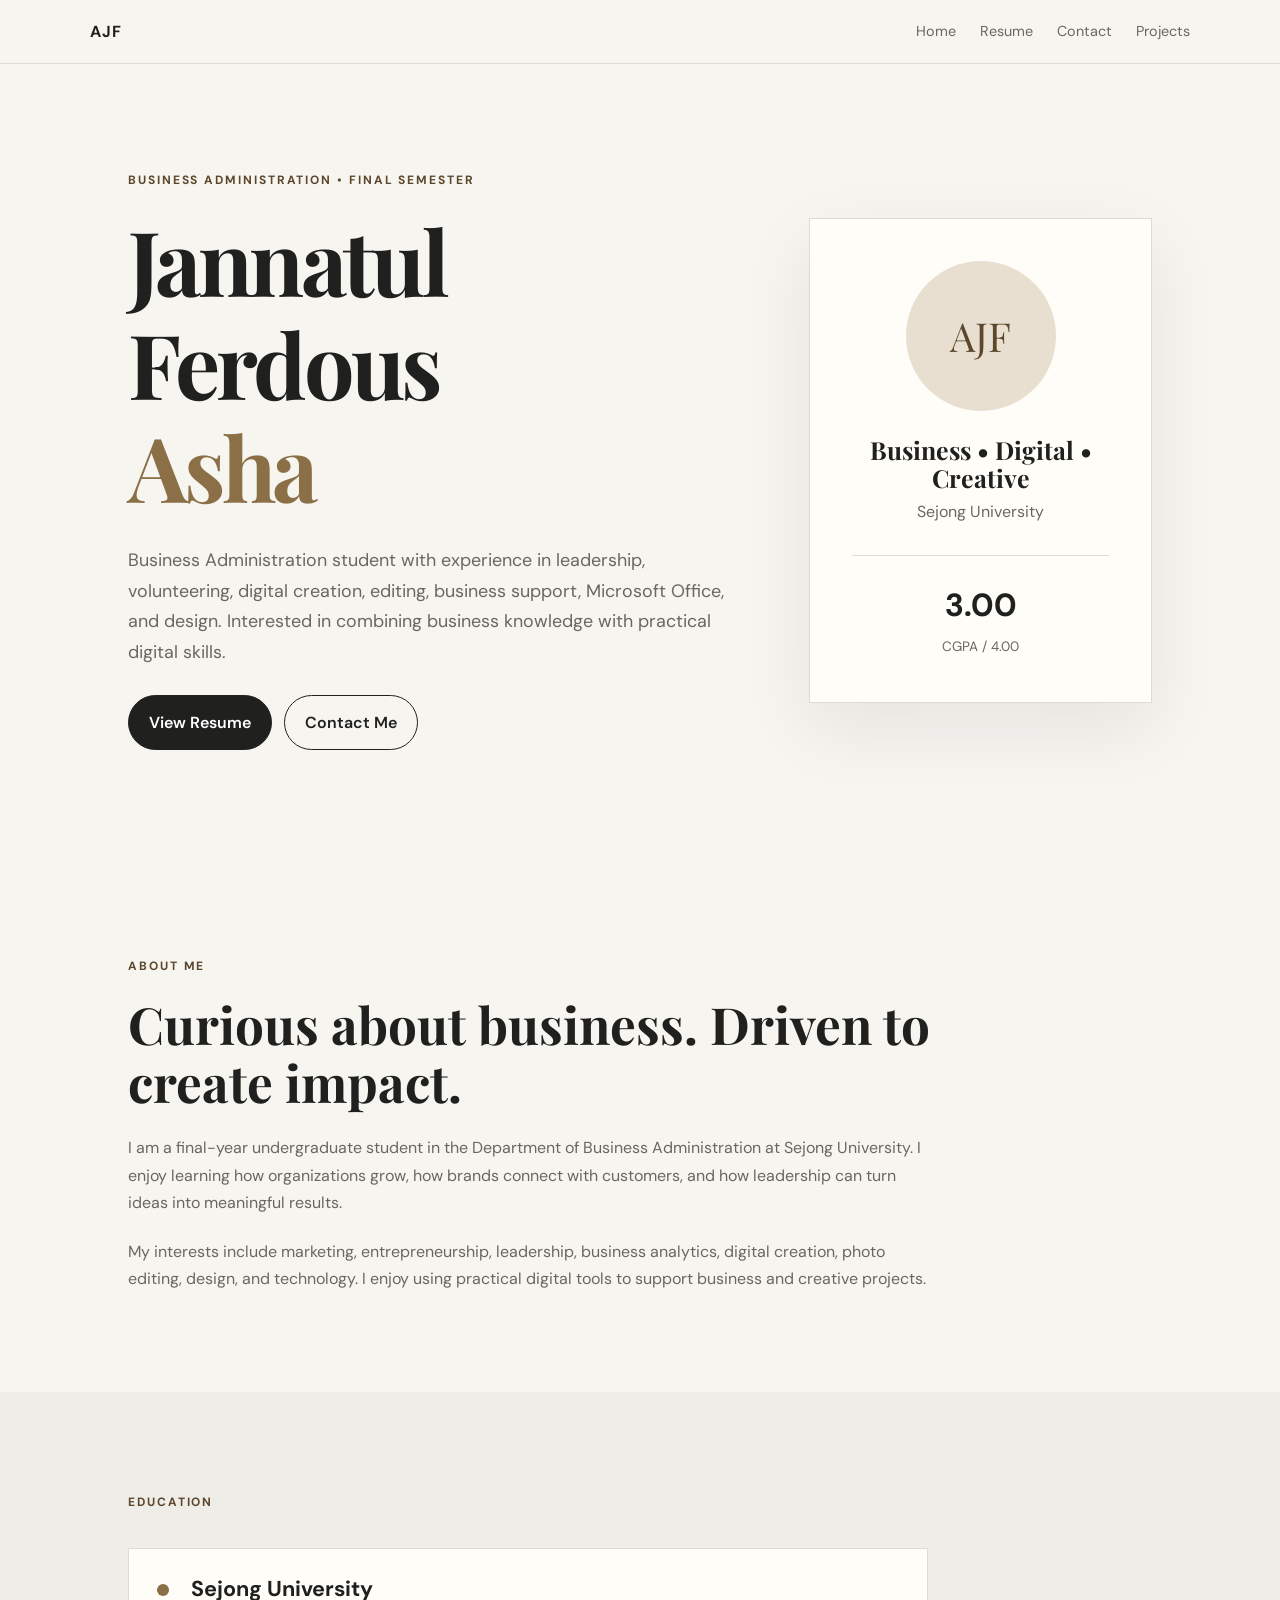
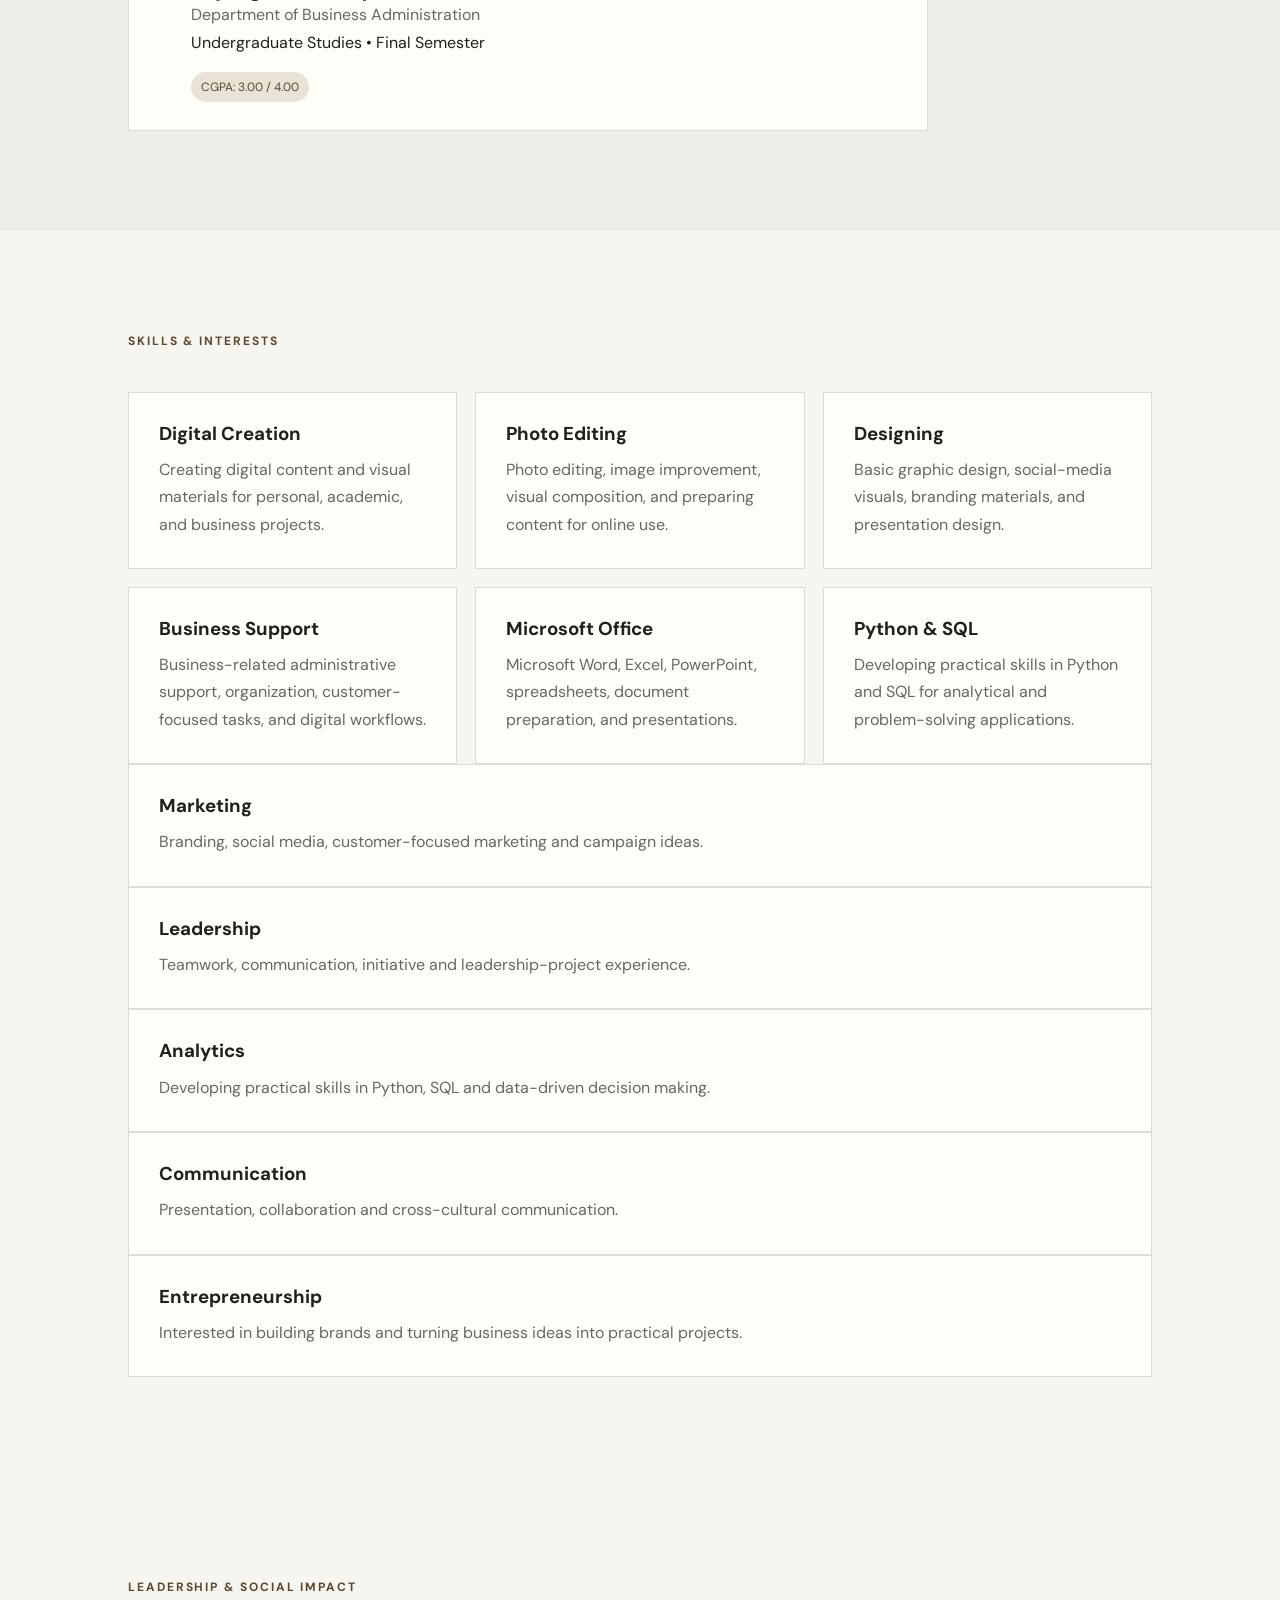
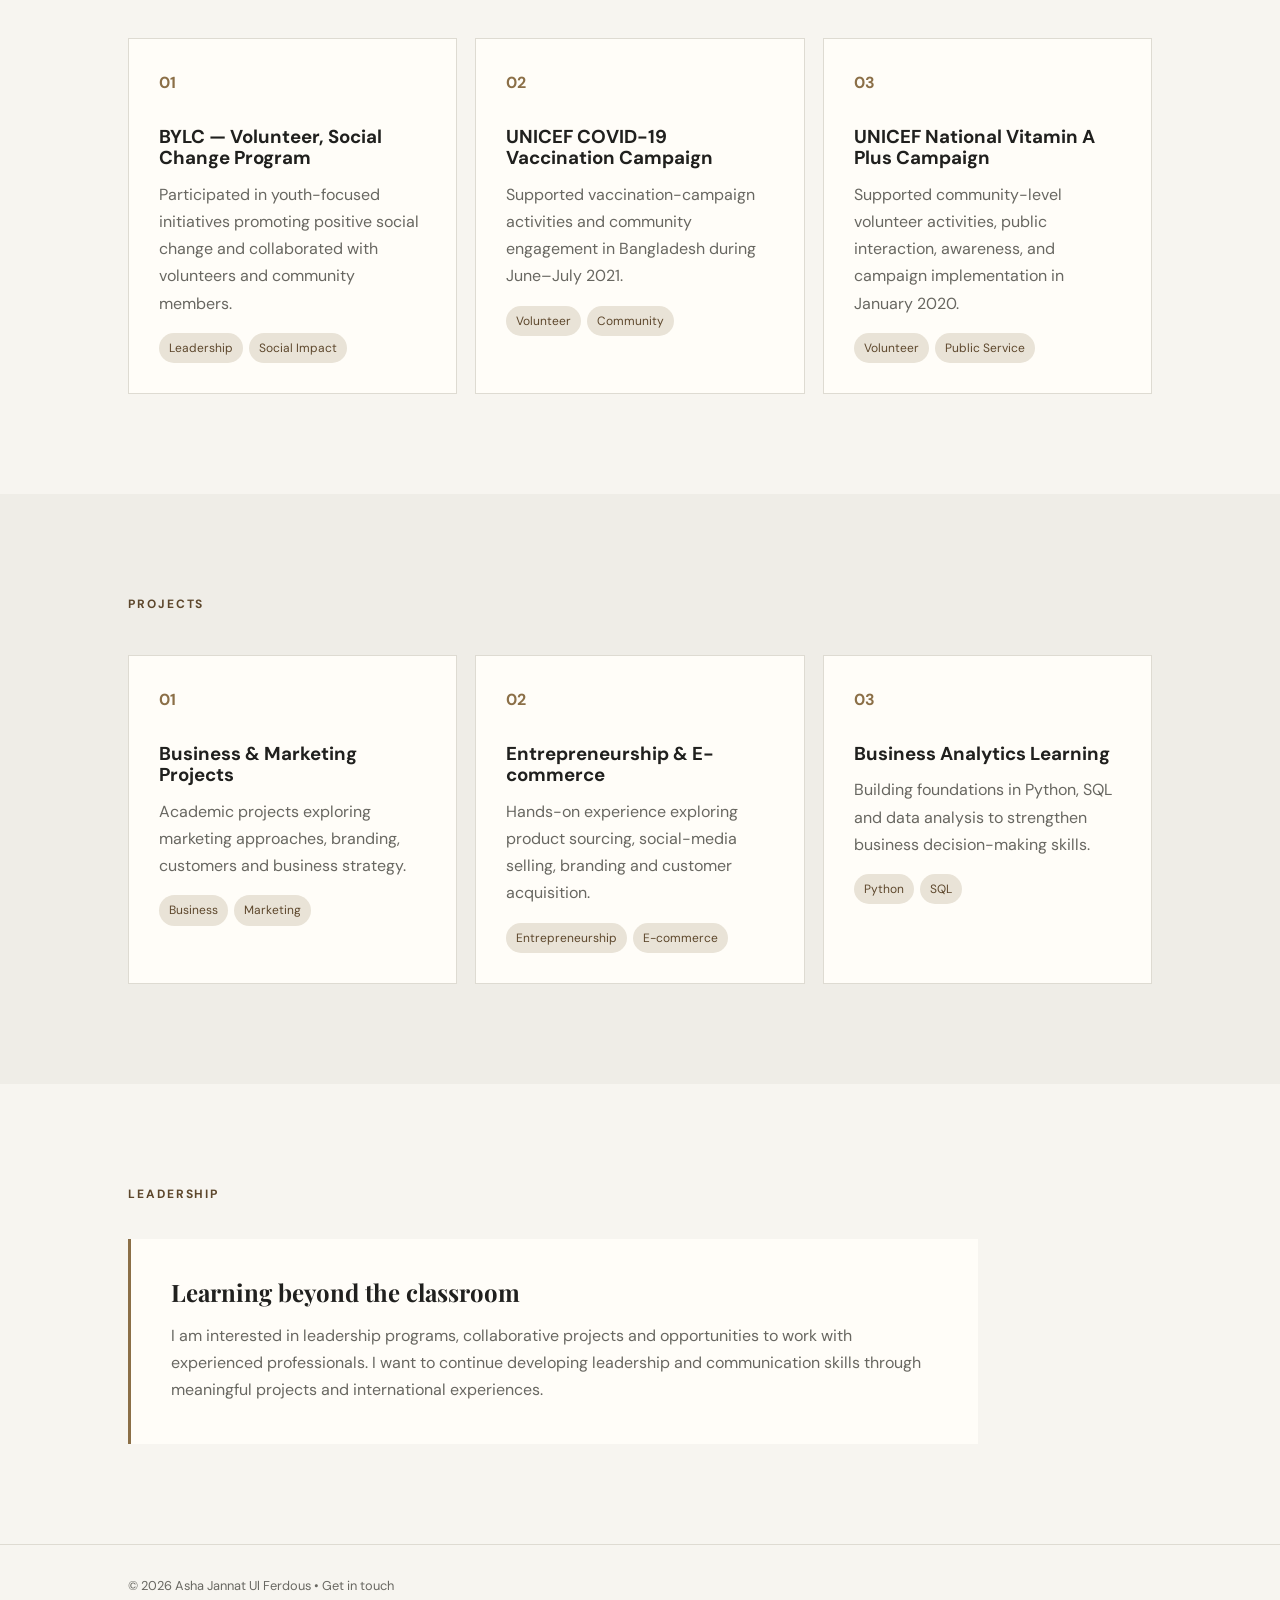
==== index.html @ f9ceea92 "Add files via upload" ====
<!DOCTYPE html>
<html lang="en">
<head>
  <meta charset="UTF-8">
  <meta name="viewport" content="width=device-width, initial-scale=1.0">
  <title>Jannatul Ferdous Asha | Business Administration & Digital Skills</title>
  <meta name="description" content="Portfolio of Jannatul Ferdous Asha, final-year Business Administration student at Sejong University.">
  <link rel="stylesheet" href="style.css">
</head>
<body>
<header class="nav">
  <a class="logo" href="index.html">AJF</a>
  <nav>
    <a href="index.html">Home</a>
    <a href="resume.html">Resume</a>
    <a href="contact.html">Contact</a>
    <a href="#projects">Projects</a>
  </nav>
</header>

<main>
<section class="hero">
  <div class="hero-text">
    <p class="eyebrow">BUSINESS ADMINISTRATION • FINAL SEMESTER</p>
    <h1>Jannatul Ferdous<br><span>Asha</span></h1>
    <p class="intro">Business Administration student with experience in leadership, volunteering, digital creation, editing, business support, Microsoft Office, and design. Interested in combining business knowledge with practical digital skills.</p>
    <div class="buttons">
      <a class="btn primary" href="resume.html">View Resume</a>
      <a class="btn secondary" href="contact.html">Contact Me</a>
    </div>
  </div>
  <div class="hero-card">
    <div class="avatar">AJF</div>
    <h2>Business • Digital • Creative</h2>
    <p>Sejong University</p>
    <div class="stat"><strong>3.00</strong><span>CGPA / 4.00</span></div>
  </div>
</section>

<section id="about" class="section">
  <p class="eyebrow">ABOUT ME</p>
  <h2>Curious about business. Driven to create impact.</h2>
  <p class="wide">I am a final-year undergraduate student in the Department of Business Administration at Sejong University. I enjoy learning how organizations grow, how brands connect with customers, and how leadership can turn ideas into meaningful results.</p>
  <p class="wide">My interests include marketing, entrepreneurship, leadership, business analytics, digital creation, photo editing, design, and technology. I enjoy using practical digital tools to support business and creative projects.</p>
</section>

<section class="section alt">
  <p class="eyebrow">EDUCATION</p>
  <div class="timeline-item">
    <div class="dot"></div>
    <div><h3>Sejong University</h3><p class="muted">Department of Business Administration</p><p>Undergraduate Studies • Final Semester</p><span class="tag">CGPA: 3.00 / 4.00</span></div>
  </div>
</section>

<section id="skills" class="section">
  <p class="eyebrow">SKILLS & INTERESTS</p>
  <div class="grid">
    <div class="skill-card"><h3>Digital Creation</h3><p>Creating digital content and visual materials for personal, academic, and business projects.</p></div>
    <div class="skill-card"><h3>Photo Editing</h3><p>Photo editing, image improvement, visual composition, and preparing content for online use.</p></div>
    <div class="skill-card"><h3>Designing</h3><p>Basic graphic design, social-media visuals, branding materials, and presentation design.</p></div>
    <div class="skill-card"><h3>Business Support</h3><p>Business-related administrative support, organization, customer-focused tasks, and digital workflows.</p></div>
    <div class="skill-card"><h3>Microsoft Office</h3><p>Microsoft Word, Excel, PowerPoint, spreadsheets, document preparation, and presentations.</p></div>
    <div class="skill-card"><h3>Python & SQL</h3><p>Developing practical skills in Python and SQL for analytical and problem-solving applications.</p></div>
  </div>
    <div class="skill-card"><h3>Marketing</h3><p>Branding, social media, customer-focused marketing and campaign ideas.</p></div>
    <div class="skill-card"><h3>Leadership</h3><p>Teamwork, communication, initiative and leadership-project experience.</p></div>
    <div class="skill-card"><h3>Analytics</h3><p>Developing practical skills in Python, SQL and data-driven decision making.</p></div>
    <div class="skill-card"><h3>Communication</h3><p>Presentation, collaboration and cross-cultural communication.</p></div>
    <div class="skill-card"><h3>Entrepreneurship</h3><p>Interested in building brands and turning business ideas into practical projects.</p></div>
  </div>
</section>

<section class="section">
  <p class="eyebrow">LEADERSHIP & SOCIAL IMPACT</p>
  <div class="project-grid">
    <article class="project"><span class="number">01</span><h3>BYLC — Volunteer, Social Change Program</h3><p>Participated in youth-focused initiatives promoting positive social change and collaborated with volunteers and community members.</p><span class="tag">Leadership</span><span class="tag">Social Impact</span></article>
    <article class="project"><span class="number">02</span><h3>UNICEF COVID-19 Vaccination Campaign</h3><p>Supported vaccination-campaign activities and community engagement in Bangladesh during June–July 2021.</p><span class="tag">Volunteer</span><span class="tag">Community</span></article>
    <article class="project"><span class="number">03</span><h3>UNICEF National Vitamin A Plus Campaign</h3><p>Supported community-level volunteer activities, public interaction, awareness, and campaign implementation in January 2020.</p><span class="tag">Volunteer</span><span class="tag">Public Service</span></article>
  </div>
</section>

<section id="projects" class="section alt">
  <p class="eyebrow">PROJECTS</p>
  <div class="project-grid">
    <article class="project"><span class="number">01</span><h3>Business & Marketing Projects</h3><p>Academic projects exploring marketing approaches, branding, customers and business strategy.</p><span class="tag">Business</span><span class="tag">Marketing</span></article>
    <article class="project"><span class="number">02</span><h3>Entrepreneurship & E-commerce</h3><p>Hands-on experience exploring product sourcing, social-media selling, branding and customer acquisition.</p><span class="tag">Entrepreneurship</span><span class="tag">E-commerce</span></article>
    <article class="project"><span class="number">03</span><h3>Business Analytics Learning</h3><p>Building foundations in Python, SQL and data analysis to strengthen business decision-making skills.</p><span class="tag">Python</span><span class="tag">SQL</span></article>
  </div>
</section>

<section class="section">
  <p class="eyebrow">LEADERSHIP</p>
  <div class="leadership-box"><h2>Learning beyond the classroom</h2><p>I am interested in leadership programs, collaborative projects and opportunities to work with experienced professionals. I want to continue developing leadership and communication skills through meaningful projects and international experiences.</p></div>
</section>
</main>

<footer><p>© 2026 Asha Jannat Ul Ferdous • <a href="contact.html">Get in touch</a></p></footer>
</body>
</html>
---- style.css ----
@import url('https://fonts.googleapis.com/css2?family=DM+Sans:wght@400;500;600;700&family=Playfair+Display:wght@600;700&display=swap');
:root{--bg:#f7f5f0;--paper:#fffdf8;--ink:#20201e;--muted:#686761;--line:#dedbd2;--accent:#8b6f47;--accent-dark:#5d472c}
*{box-sizing:border-box;margin:0;padding:0}html{scroll-behavior:smooth}body{font-family:"DM Sans",sans-serif;color:var(--ink);background:var(--bg);line-height:1.7}a{color:inherit;text-decoration:none}
.nav{position:sticky;top:0;z-index:10;display:flex;justify-content:space-between;align-items:center;padding:18px 7%;background:rgba(247,245,240,.94);backdrop-filter:blur(12px);border-bottom:1px solid var(--line)}.logo{font-weight:700;letter-spacing:.08em}.nav nav{display:flex;gap:24px}.nav nav a{font-size:.9rem;color:var(--muted)}.nav nav a:hover{color:var(--ink)}
.hero{min-height:88vh;display:grid;grid-template-columns:1.4fr .8fr;gap:8%;align-items:center;padding:80px 10%;max-width:1400px;margin:auto}.hero-text{max-width:750px}.eyebrow{font-size:.75rem;letter-spacing:.16em;font-weight:700;color:var(--accent-dark);margin-bottom:18px}h1,h2,h3{line-height:1.15}h1{font-family:"Playfair Display",serif;font-size:clamp(3.4rem,7vw,6.7rem);letter-spacing:-.04em}h1 span{color:var(--accent)}.intro{max-width:650px;margin:28px 0;color:var(--muted);font-size:1.12rem}.buttons{display:flex;gap:12px;flex-wrap:wrap}.btn{display:inline-block;padding:13px 20px;border:1px solid var(--ink);border-radius:100px;font-weight:600;cursor:pointer}.btn.primary{background:var(--ink);color:white}.btn.secondary{background:transparent}
.hero-card{background:var(--paper);border:1px solid var(--line);padding:42px;text-align:center;box-shadow:0 25px 70px rgba(30,25,15,.08)}.avatar{width:150px;height:150px;margin:0 auto 25px;border-radius:50%;display:grid;place-items:center;background:#e8dfd0;color:var(--accent-dark);font-family:"Playfair Display",serif;font-size:2.5rem}.hero-card h2{font-family:"Playfair Display",serif;font-size:1.55rem}.hero-card p{color:var(--muted);margin-top:5px}.stat{margin-top:30px;padding-top:22px;border-top:1px solid var(--line)}.stat strong{display:block;font-size:2rem}.stat span{color:var(--muted);font-size:.85rem}
.section{padding:100px 10%;max-width:1400px;margin:auto}.alt{max-width:none;background:#efede7}.section>h2{font-family:"Playfair Display",serif;font-size:clamp(2rem,4vw,3.5rem);max-width:850px}.wide{max-width:800px;color:var(--muted);margin-top:22px}.timeline-item{max-width:800px;margin-top:35px;display:flex;gap:22px;padding:28px;background:var(--paper);border:1px solid var(--line)}.dot{width:12px;height:12px;flex:0 0 12px;border-radius:50%;background:var(--accent);margin-top:7px}.timeline-item h3{font-size:1.35rem}.muted,.project p,.skill-card p,.leadership-box p,.contact-hero>p{color:var(--muted)}
.grid,.project-grid{margin-top:40px;display:grid;grid-template-columns:repeat(3,1fr);gap:18px}.skill-card,.project{padding:30px;background:var(--paper);border:1px solid var(--line)}.skill-card h3,.project h3{margin-bottom:12px}.project .number{display:block;color:var(--accent);font-weight:700;margin-bottom:30px}.tag{display:inline-block;margin-top:16px;margin-right:6px;padding:5px 10px;border-radius:100px;background:#e9e3d7;font-size:.75rem;color:var(--accent-dark)}
.leadership-box{margin-top:35px;max-width:850px;padding:40px;border-left:3px solid var(--accent);background:var(--paper)}.leadership-box h2{font-family:"Playfair Display",serif;margin-bottom:15px}
.resume-page,.contact-page{max-width:1000px;margin:auto;padding:80px 7%}.resume-header{padding-bottom:45px;border-bottom:1px solid var(--line)}.resume-header h1,.contact-hero h1{font-size:clamp(3rem,6vw,5.5rem)}.resume-header p{color:var(--muted)}.resume-section{padding:38px 0;border-bottom:1px solid var(--line)}.resume-section h2{font-family:"Playfair Display",serif;font-size:1.8rem;margin-bottom:20px}.resume-row{display:flex;justify-content:space-between;gap:20px}.right{text-align:right;color:var(--muted)}.skill-list{display:flex;flex-wrap:wrap;gap:10px}.skill-list span{padding:8px 13px;background:#e9e3d7;border-radius:100px;font-size:.85rem}.resume-item{margin:20px 0}.resume-item p{color:var(--muted)}.resume-actions{display:flex;gap:12px;margin-top:35px}
.contact-page{max-width:1000px}.contact-hero{padding:60px 0 45px}.contact-hero h1{margin-bottom:20px}.contact-hero>p{max-width:700px;font-size:1.1rem}.contact-card{background:var(--paper);border:1px solid var(--line);padding:35px;margin-top:18px;display:grid;gap:25px}.label{display:block;font-size:.72rem;letter-spacing:.14em;font-weight:700;color:var(--accent-dark);margin-bottom:5px}.contact-email{font-size:1.2rem;font-weight:600}.links-card{display:block}.links-card h2{font-family:"Playfair Display",serif;margin-bottom:10px}.links-card p{color:var(--muted);margin-bottom:22px}.links-card .btn{margin-right:8px}
footer{padding:30px 10%;border-top:1px solid var(--line);color:var(--muted);font-size:.8rem}
@media(max-width:800px){.nav nav{display:none}.hero{grid-template-columns:1fr;padding-top:55px}.grid,.project-grid{grid-template-columns:1fr}.section{padding:75px 7%}h1{font-size:3.5rem}.resume-row{display:block}.right{text-align:left;margin-top:8px}}
@media print{.nav,.resume-actions,footer{display:none}.resume-page{padding:20px}.resume-section{break-inside:avoid}body{background:white}}
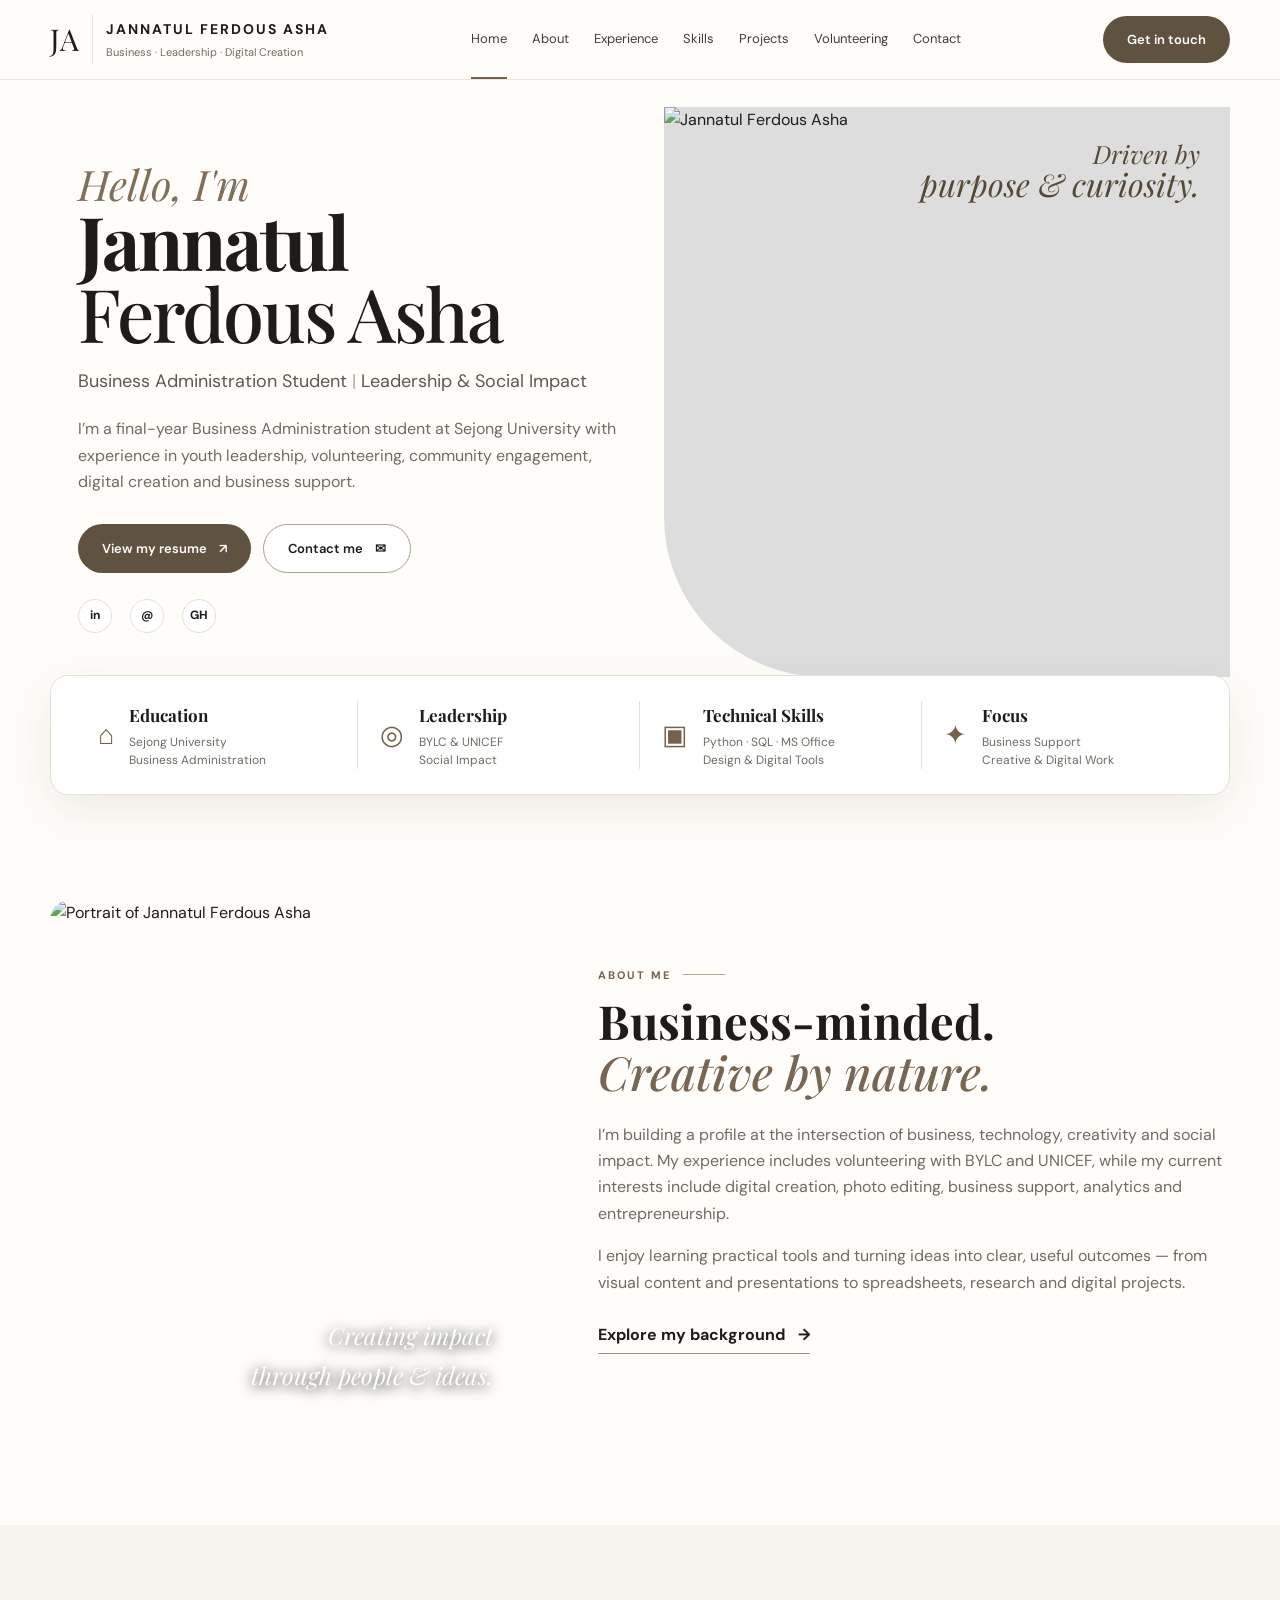
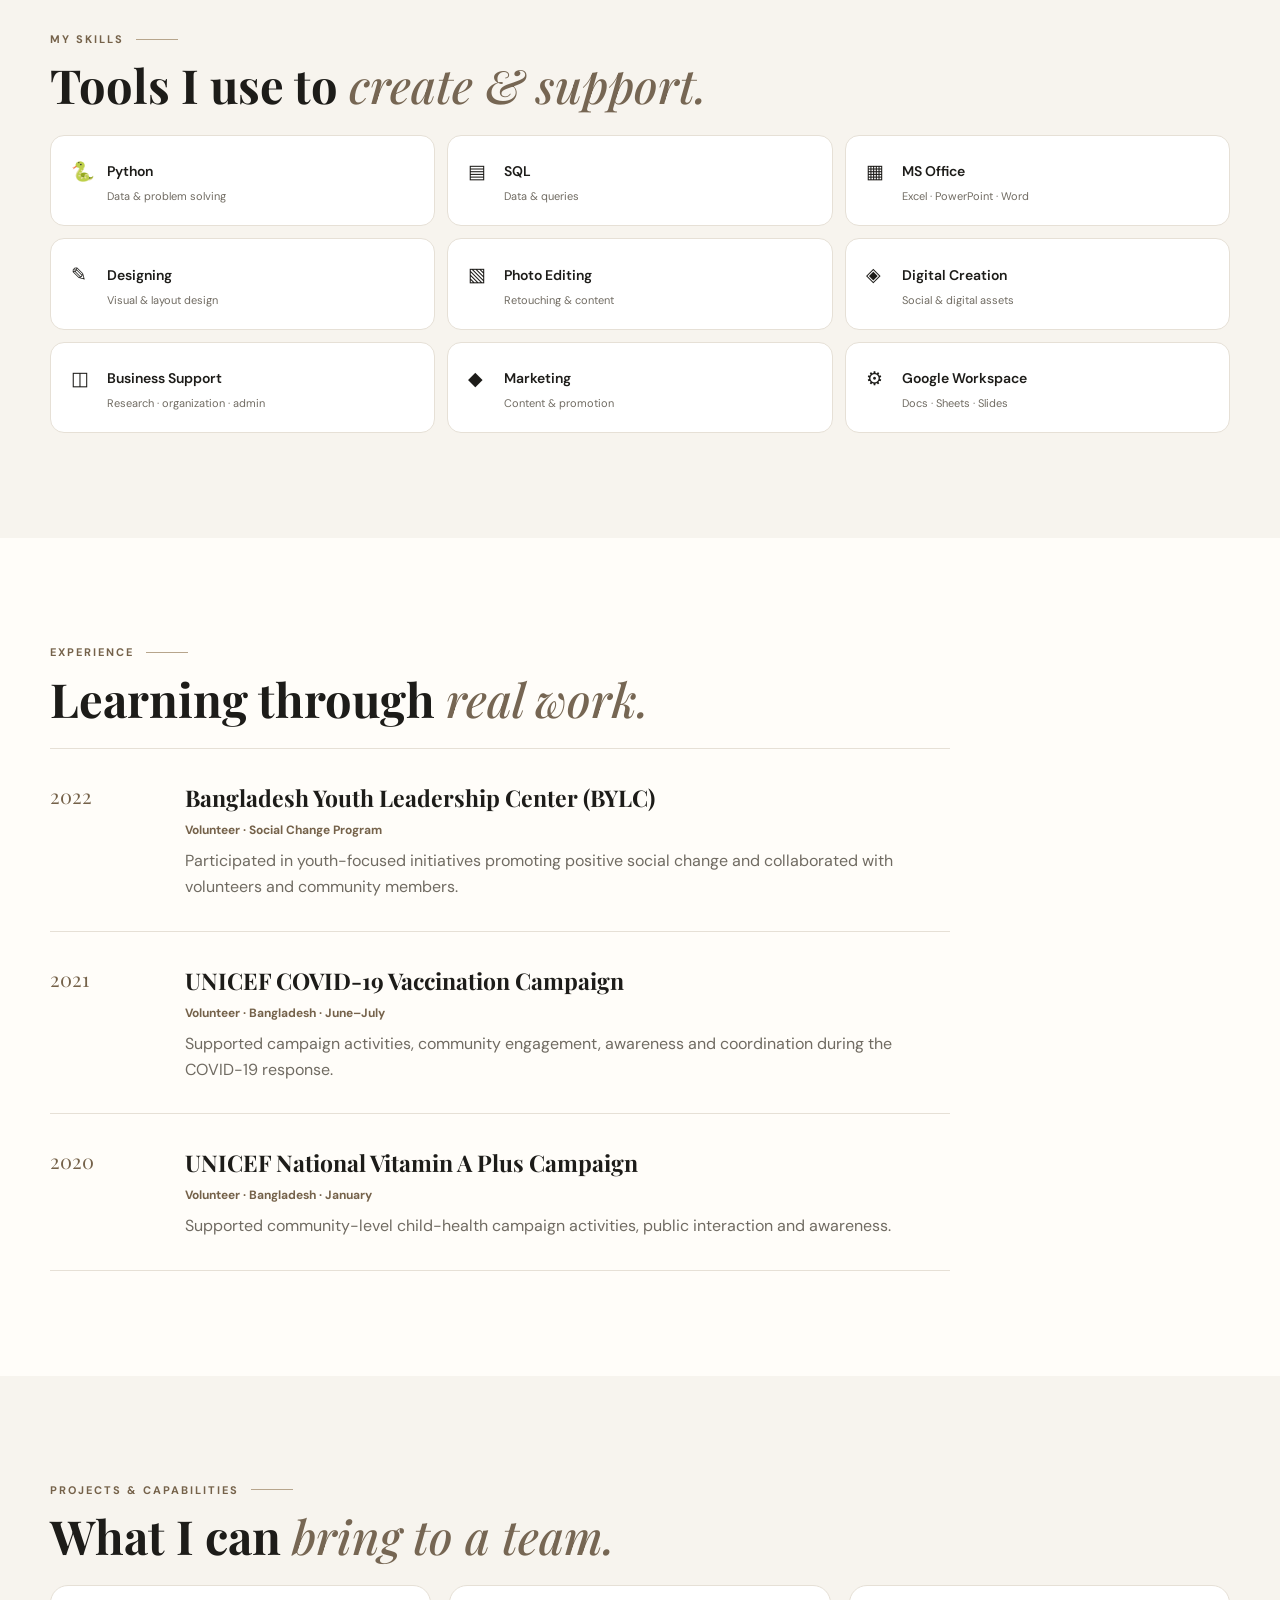
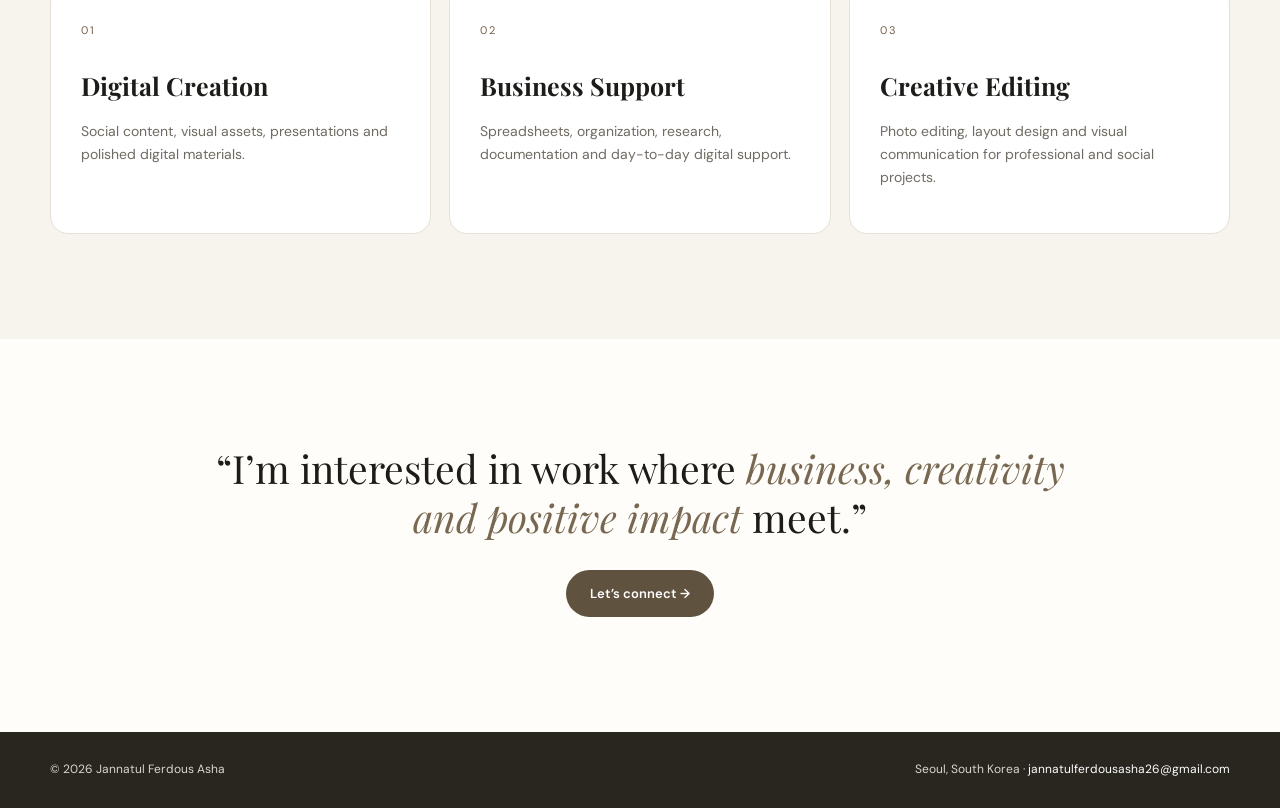
==== commit 6d7b4d05: "Add files via upload" ====
--- a/index.html
+++ b/index.html
@@ -1,99 +1,74 @@
 <!DOCTYPE html>
 <html lang="en">
 <head>
-  <meta charset="UTF-8">
-  <meta name="viewport" content="width=device-width, initial-scale=1.0">
-  <title>Jannatul Ferdous Asha | Business Administration & Digital Skills</title>
-  <meta name="description" content="Portfolio of Jannatul Ferdous Asha, final-year Business Administration student at Sejong University.">
-  <link rel="stylesheet" href="style.css">
+  <meta charset="UTF-8" />
+  <meta name="viewport" content="width=device-width, initial-scale=1.0" />
+  <meta name="description" content="Jannatul Ferdous Asha — Business Administration, leadership, digital creation and business support portfolio." />
+  <title>Jannatul Ferdous Asha | Portfolio</title>
+  <link rel="preconnect" href="https://fonts.googleapis.com">
+  <link rel="preconnect" href="https://fonts.gstatic.com" crossorigin>
+  <link href="https://fonts.googleapis.com/css2?family=DM+Sans:wght@400;500;600;700&family=Playfair+Display:wght@500;600&display=swap" rel="stylesheet">
+  <link rel="stylesheet" href="style.css" />
 </head>
 <body>
-<header class="nav">
-  <a class="logo" href="index.html">AJF</a>
-  <nav>
-    <a href="index.html">Home</a>
-    <a href="resume.html">Resume</a>
-    <a href="contact.html">Contact</a>
-    <a href="#projects">Projects</a>
-  </nav>
-</header>
+  <header class="nav-wrap">
+    <nav class="nav container">
+      <a class="brand" href="index.html"><span class="monogram">JA</span><span><strong>JANNATUL FERDOUS ASHA</strong><small>Business · Leadership · Digital Creation</small></span></a>
+      <div class="nav-links">
+        <a class="active" href="index.html">Home</a><a href="#about">About</a><a href="#experience">Experience</a><a href="#skills">Skills</a><a href="#projects">Projects</a><a href="#volunteering">Volunteering</a><a href="contact.html">Contact</a>
+      </div>
+      <a class="btn btn-dark nav-cta" href="contact.html">Get in touch</a>
+    </nav>
+  </header>
 
-<main>
-<section class="hero">
-  <div class="hero-text">
-    <p class="eyebrow">BUSINESS ADMINISTRATION • FINAL SEMESTER</p>
-    <h1>Jannatul Ferdous<br><span>Asha</span></h1>
-    <p class="intro">Business Administration student with experience in leadership, volunteering, digital creation, editing, business support, Microsoft Office, and design. Interested in combining business knowledge with practical digital skills.</p>
-    <div class="buttons">
-      <a class="btn primary" href="resume.html">View Resume</a>
-      <a class="btn secondary" href="contact.html">Contact Me</a>
-    </div>
-  </div>
-  <div class="hero-card">
-    <div class="avatar">AJF</div>
-    <h2>Business • Digital • Creative</h2>
-    <p>Sejong University</p>
-    <div class="stat"><strong>3.00</strong><span>CGPA / 4.00</span></div>
-  </div>
-</section>
+  <main>
+    <section class="hero container">
+      <div class="hero-copy">
+        <div class="eyebrow-script">Hello, I'm</div>
+        <h1>Jannatul<br><span>Ferdous Asha</span></h1>
+        <p class="hero-role">Business Administration Student <b>|</b> Leadership & Social Impact</p>
+        <p class="hero-text">I’m a final-year Business Administration student at Sejong University with experience in youth leadership, volunteering, community engagement, digital creation and business support.</p>
+        <div class="hero-actions"><a class="btn btn-dark" href="resume.html">View my resume <span>↗</span></a><a class="btn btn-outline" href="contact.html">Contact me <span>✉</span></a></div>
+        <div class="socials"><a href="https://www.linkedin.com/in/jannatul-asha-7a309832b/" target="_blank" rel="noopener">in</a><a href="mailto:jannatulferdousasha26@gmail.com">@</a><a href="https://github.com/Ashajannatulferdous" target="_blank" rel="noopener">GH</a></div>
+      </div>
+      <div class="hero-photo"><img src="assets/asha-profile.jpeg" alt="Jannatul Ferdous Asha"/><div class="photo-note">Driven by<br><em>purpose & curiosity.</em></div></div>
+    </section>
 
-<section id="about" class="section">
-  <p class="eyebrow">ABOUT ME</p>
-  <h2>Curious about business. Driven to create impact.</h2>
-  <p class="wide">I am a final-year undergraduate student in the Department of Business Administration at Sejong University. I enjoy learning how organizations grow, how brands connect with customers, and how leadership can turn ideas into meaningful results.</p>
-  <p class="wide">My interests include marketing, entrepreneurship, leadership, business analytics, digital creation, photo editing, design, and technology. I enjoy using practical digital tools to support business and creative projects.</p>
-</section>
+    <section class="quick container">
+      <div><span class="quick-icon">⌂</span><p><b>Education</b><small>Sejong University<br>Business Administration</small></p></div>
+      <div><span class="quick-icon">◎</span><p><b>Leadership</b><small>BYLC & UNICEF<br>Social Impact</small></p></div>
+      <div><span class="quick-icon">▣</span><p><b>Technical Skills</b><small>Python · SQL · MS Office<br>Design & Digital Tools</small></p></div>
+      <div><span class="quick-icon">✦</span><p><b>Focus</b><small>Business Support<br>Creative & Digital Work</small></p></div>
+    </section>
 
-<section class="section alt">
-  <p class="eyebrow">EDUCATION</p>
-  <div class="timeline-item">
-    <div class="dot"></div>
-    <div><h3>Sejong University</h3><p class="muted">Department of Business Administration</p><p>Undergraduate Studies • Final Semester</p><span class="tag">CGPA: 3.00 / 4.00</span></div>
-  </div>
-</section>
+    <section id="about" class="section container about-grid">
+      <div class="portrait-card"><img src="assets/asha-profile.jpeg" alt="Portrait of Jannatul Ferdous Asha"/><span>Creating impact<br>through people & ideas.</span></div>
+      <div class="about-copy"><div class="section-label">About me <i></i></div><h2>Business-minded.<br><em>Creative by nature.</em></h2><p>I’m building a profile at the intersection of business, technology, creativity and social impact. My experience includes volunteering with BYLC and UNICEF, while my current interests include digital creation, photo editing, business support, analytics and entrepreneurship.</p><p>I enjoy learning practical tools and turning ideas into clear, useful outcomes — from visual content and presentations to spreadsheets, research and digital projects.</p><a class="text-link" href="resume.html">Explore my background <span>→</span></a></div>
+    </section>
 
-<section id="skills" class="section">
-  <p class="eyebrow">SKILLS & INTERESTS</p>
-  <div class="grid">
-    <div class="skill-card"><h3>Digital Creation</h3><p>Creating digital content and visual materials for personal, academic, and business projects.</p></div>
-    <div class="skill-card"><h3>Photo Editing</h3><p>Photo editing, image improvement, visual composition, and preparing content for online use.</p></div>
-    <div class="skill-card"><h3>Designing</h3><p>Basic graphic design, social-media visuals, branding materials, and presentation design.</p></div>
-    <div class="skill-card"><h3>Business Support</h3><p>Business-related administrative support, organization, customer-focused tasks, and digital workflows.</p></div>
-    <div class="skill-card"><h3>Microsoft Office</h3><p>Microsoft Word, Excel, PowerPoint, spreadsheets, document preparation, and presentations.</p></div>
-    <div class="skill-card"><h3>Python & SQL</h3><p>Developing practical skills in Python and SQL for analytical and problem-solving applications.</p></div>
-  </div>
-    <div class="skill-card"><h3>Marketing</h3><p>Branding, social media, customer-focused marketing and campaign ideas.</p></div>
-    <div class="skill-card"><h3>Leadership</h3><p>Teamwork, communication, initiative and leadership-project experience.</p></div>
-    <div class="skill-card"><h3>Analytics</h3><p>Developing practical skills in Python, SQL and data-driven decision making.</p></div>
-    <div class="skill-card"><h3>Communication</h3><p>Presentation, collaboration and cross-cultural communication.</p></div>
-    <div class="skill-card"><h3>Entrepreneurship</h3><p>Interested in building brands and turning business ideas into practical projects.</p></div>
-  </div>
-</section>
+    <section id="skills" class="section section-soft">
+      <div class="container"><div class="section-label">My skills <i></i></div><h2>Tools I use to <em>create & support.</em></h2>
+        <div class="skill-grid">
+          <div class="skill">🐍 <span>Python</span><small>Data & problem solving</small></div><div class="skill">▤ <span>SQL</span><small>Data & queries</small></div><div class="skill">▦ <span>MS Office</span><small>Excel · PowerPoint · Word</small></div>
+          <div class="skill">✎ <span>Designing</span><small>Visual & layout design</small></div><div class="skill">▧ <span>Photo Editing</span><small>Retouching & content</small></div><div class="skill">◈ <span>Digital Creation</span><small>Social & digital assets</small></div>
+          <div class="skill">◫ <span>Business Support</span><small>Research · organization · admin</small></div><div class="skill">◆ <span>Marketing</span><small>Content & promotion</small></div><div class="skill">⚙ <span>Google Workspace</span><small>Docs · Sheets · Slides</small></div>
+        </div>
+      </div>
+    </section>
 
-<section class="section">
-  <p class="eyebrow">LEADERSHIP & SOCIAL IMPACT</p>
-  <div class="project-grid">
-    <article class="project"><span class="number">01</span><h3>BYLC — Volunteer, Social Change Program</h3><p>Participated in youth-focused initiatives promoting positive social change and collaborated with volunteers and community members.</p><span class="tag">Leadership</span><span class="tag">Social Impact</span></article>
-    <article class="project"><span class="number">02</span><h3>UNICEF COVID-19 Vaccination Campaign</h3><p>Supported vaccination-campaign activities and community engagement in Bangladesh during June–July 2021.</p><span class="tag">Volunteer</span><span class="tag">Community</span></article>
-    <article class="project"><span class="number">03</span><h3>UNICEF National Vitamin A Plus Campaign</h3><p>Supported community-level volunteer activities, public interaction, awareness, and campaign implementation in January 2020.</p><span class="tag">Volunteer</span><span class="tag">Public Service</span></article>
-  </div>
-</section>
+    <section id="experience" class="section container"><div class="section-label">Experience <i></i></div><h2>Learning through <em>real work.</em></h2><div class="timeline">
+      <article><div class="year">2022</div><div><h3>Bangladesh Youth Leadership Center (BYLC)</h3><p class="role">Volunteer · Social Change Program</p><p>Participated in youth-focused initiatives promoting positive social change and collaborated with volunteers and community members.</p></div></article>
+      <article><div class="year">2021</div><div><h3>UNICEF COVID-19 Vaccination Campaign</h3><p class="role">Volunteer · Bangladesh · June–July</p><p>Supported campaign activities, community engagement, awareness and coordination during the COVID-19 response.</p></div></article>
+      <article><div class="year">2020</div><div><h3>UNICEF National Vitamin A Plus Campaign</h3><p class="role">Volunteer · Bangladesh · January</p><p>Supported community-level child-health campaign activities, public interaction and awareness.</p></div></article>
+    </div></section>
 
-<section id="projects" class="section alt">
-  <p class="eyebrow">PROJECTS</p>
-  <div class="project-grid">
-    <article class="project"><span class="number">01</span><h3>Business & Marketing Projects</h3><p>Academic projects exploring marketing approaches, branding, customers and business strategy.</p><span class="tag">Business</span><span class="tag">Marketing</span></article>
-    <article class="project"><span class="number">02</span><h3>Entrepreneurship & E-commerce</h3><p>Hands-on experience exploring product sourcing, social-media selling, branding and customer acquisition.</p><span class="tag">Entrepreneurship</span><span class="tag">E-commerce</span></article>
-    <article class="project"><span class="number">03</span><h3>Business Analytics Learning</h3><p>Building foundations in Python, SQL and data analysis to strengthen business decision-making skills.</p><span class="tag">Python</span><span class="tag">SQL</span></article>
-  </div>
-</section>
+    <section id="projects" class="section section-soft"><div class="container"><div class="section-label">Projects & capabilities <i></i></div><h2>What I can <em>bring to a team.</em></h2><div class="project-grid">
+      <article class="project-card"><span>01</span><h3>Digital Creation</h3><p>Social content, visual assets, presentations and polished digital materials.</p></article><article class="project-card"><span>02</span><h3>Business Support</h3><p>Spreadsheets, organization, research, documentation and day-to-day digital support.</p></article><article class="project-card"><span>03</span><h3>Creative Editing</h3><p>Photo editing, layout design and visual communication for professional and social projects.</p></article>
+    </div></div></section>
 
-<section class="section">
-  <p class="eyebrow">LEADERSHIP</p>
-  <div class="leadership-box"><h2>Learning beyond the classroom</h2><p>I am interested in leadership programs, collaborative projects and opportunities to work with experienced professionals. I want to continue developing leadership and communication skills through meaningful projects and international experiences.</p></div>
-</section>
-</main>
+    <section id="volunteering" class="section container quote"><p>“I’m interested in work where <em>business, creativity and positive impact</em> meet.”</p><a class="btn btn-dark" href="contact.html">Let’s connect →</a></section>
+  </main>
 
-<footer><p>© 2026 Asha Jannat Ul Ferdous • <a href="contact.html">Get in touch</a></p></footer>
+  <footer><div class="container footer-inner"><span>© 2026 Jannatul Ferdous Asha</span><span>Seoul, South Korea · <a href="mailto:jannatulferdousasha26@gmail.com">jannatulferdousasha26@gmail.com</a></span></div></footer>
 </body>
 </html>
--- a/style.css
+++ b/style.css
@@ -1,14 +1 @@
-@import url('https://fonts.googleapis.com/css2?family=DM+Sans:wght@400;500;600;700&family=Playfair+Display:wght@600;700&display=swap');
-:root{--bg:#f7f5f0;--paper:#fffdf8;--ink:#20201e;--muted:#686761;--line:#dedbd2;--accent:#8b6f47;--accent-dark:#5d472c}
-*{box-sizing:border-box;margin:0;padding:0}html{scroll-behavior:smooth}body{font-family:"DM Sans",sans-serif;color:var(--ink);background:var(--bg);line-height:1.7}a{color:inherit;text-decoration:none}
-.nav{position:sticky;top:0;z-index:10;display:flex;justify-content:space-between;align-items:center;padding:18px 7%;background:rgba(247,245,240,.94);backdrop-filter:blur(12px);border-bottom:1px solid var(--line)}.logo{font-weight:700;letter-spacing:.08em}.nav nav{display:flex;gap:24px}.nav nav a{font-size:.9rem;color:var(--muted)}.nav nav a:hover{color:var(--ink)}
-.hero{min-height:88vh;display:grid;grid-template-columns:1.4fr .8fr;gap:8%;align-items:center;padding:80px 10%;max-width:1400px;margin:auto}.hero-text{max-width:750px}.eyebrow{font-size:.75rem;letter-spacing:.16em;font-weight:700;color:var(--accent-dark);margin-bottom:18px}h1,h2,h3{line-height:1.15}h1{font-family:"Playfair Display",serif;font-size:clamp(3.4rem,7vw,6.7rem);letter-spacing:-.04em}h1 span{color:var(--accent)}.intro{max-width:650px;margin:28px 0;color:var(--muted);font-size:1.12rem}.buttons{display:flex;gap:12px;flex-wrap:wrap}.btn{display:inline-block;padding:13px 20px;border:1px solid var(--ink);border-radius:100px;font-weight:600;cursor:pointer}.btn.primary{background:var(--ink);color:white}.btn.secondary{background:transparent}
-.hero-card{background:var(--paper);border:1px solid var(--line);padding:42px;text-align:center;box-shadow:0 25px 70px rgba(30,25,15,.08)}.avatar{width:150px;height:150px;margin:0 auto 25px;border-radius:50%;display:grid;place-items:center;background:#e8dfd0;color:var(--accent-dark);font-family:"Playfair Display",serif;font-size:2.5rem}.hero-card h2{font-family:"Playfair Display",serif;font-size:1.55rem}.hero-card p{color:var(--muted);margin-top:5px}.stat{margin-top:30px;padding-top:22px;border-top:1px solid var(--line)}.stat strong{display:block;font-size:2rem}.stat span{color:var(--muted);font-size:.85rem}
-.section{padding:100px 10%;max-width:1400px;margin:auto}.alt{max-width:none;background:#efede7}.section>h2{font-family:"Playfair Display",serif;font-size:clamp(2rem,4vw,3.5rem);max-width:850px}.wide{max-width:800px;color:var(--muted);margin-top:22px}.timeline-item{max-width:800px;margin-top:35px;display:flex;gap:22px;padding:28px;background:var(--paper);border:1px solid var(--line)}.dot{width:12px;height:12px;flex:0 0 12px;border-radius:50%;background:var(--accent);margin-top:7px}.timeline-item h3{font-size:1.35rem}.muted,.project p,.skill-card p,.leadership-box p,.contact-hero>p{color:var(--muted)}
-.grid,.project-grid{margin-top:40px;display:grid;grid-template-columns:repeat(3,1fr);gap:18px}.skill-card,.project{padding:30px;background:var(--paper);border:1px solid var(--line)}.skill-card h3,.project h3{margin-bottom:12px}.project .number{display:block;color:var(--accent);font-weight:700;margin-bottom:30px}.tag{display:inline-block;margin-top:16px;margin-right:6px;padding:5px 10px;border-radius:100px;background:#e9e3d7;font-size:.75rem;color:var(--accent-dark)}
-.leadership-box{margin-top:35px;max-width:850px;padding:40px;border-left:3px solid var(--accent);background:var(--paper)}.leadership-box h2{font-family:"Playfair Display",serif;margin-bottom:15px}
-.resume-page,.contact-page{max-width:1000px;margin:auto;padding:80px 7%}.resume-header{padding-bottom:45px;border-bottom:1px solid var(--line)}.resume-header h1,.contact-hero h1{font-size:clamp(3rem,6vw,5.5rem)}.resume-header p{color:var(--muted)}.resume-section{padding:38px 0;border-bottom:1px solid var(--line)}.resume-section h2{font-family:"Playfair Display",serif;font-size:1.8rem;margin-bottom:20px}.resume-row{display:flex;justify-content:space-between;gap:20px}.right{text-align:right;color:var(--muted)}.skill-list{display:flex;flex-wrap:wrap;gap:10px}.skill-list span{padding:8px 13px;background:#e9e3d7;border-radius:100px;font-size:.85rem}.resume-item{margin:20px 0}.resume-item p{color:var(--muted)}.resume-actions{display:flex;gap:12px;margin-top:35px}
-.contact-page{max-width:1000px}.contact-hero{padding:60px 0 45px}.contact-hero h1{margin-bottom:20px}.contact-hero>p{max-width:700px;font-size:1.1rem}.contact-card{background:var(--paper);border:1px solid var(--line);padding:35px;margin-top:18px;display:grid;gap:25px}.label{display:block;font-size:.72rem;letter-spacing:.14em;font-weight:700;color:var(--accent-dark);margin-bottom:5px}.contact-email{font-size:1.2rem;font-weight:600}.links-card{display:block}.links-card h2{font-family:"Playfair Display",serif;margin-bottom:10px}.links-card p{color:var(--muted);margin-bottom:22px}.links-card .btn{margin-right:8px}
-footer{padding:30px 10%;border-top:1px solid var(--line);color:var(--muted);font-size:.8rem}
-@media(max-width:800px){.nav nav{display:none}.hero{grid-template-columns:1fr;padding-top:55px}.grid,.project-grid{grid-template-columns:1fr}.section{padding:75px 7%}h1{font-size:3.5rem}.resume-row{display:block}.right{text-align:left;margin-top:8px}}
-@media print{.nav,.resume-actions,footer{display:none}.resume-page{padding:20px}.resume-section{break-inside:avoid}body{background:white}}
+:root{--ink:#1d1c19;--muted:#706b62;--cream:#f7f4ee;--paper:#fffdf9;--line:#e6e0d6;--accent:#75624a;--soft:#f0ece4}*{box-sizing:border-box}html{scroll-behavior:smooth}body{margin:0;color:var(--ink);background:var(--paper);font-family:'DM Sans',Arial,sans-serif;line-height:1.65}a{color:inherit;text-decoration:none}.container{width:min(1180px,calc(100% - 48px));margin:auto}.nav-wrap{position:sticky;top:0;z-index:20;background:rgba(255,253,249,.93);backdrop-filter:blur(16px);border-bottom:1px solid rgba(230,224,214,.8)}.nav{min-height:76px;display:flex;align-items:center;justify-content:space-between;gap:25px}.brand{display:flex;align-items:center;gap:13px;min-width:245px}.monogram{font-family:'Playfair Display',serif;font-size:30px;border-right:1px solid var(--line);padding-right:13px}.brand strong{display:block;font-size:14px;letter-spacing:2px}.brand small{display:block;color:var(--muted);font-size:11px;margin-top:2px}.nav-links{display:flex;gap:25px;font-size:13px;color:#403d38}.nav-links a{padding:28px 0;border-bottom:2px solid transparent}.nav-links a.active,.nav-links a:hover{border-color:var(--accent)}.btn{display:inline-flex;align-items:center;gap:12px;padding:13px 24px;border-radius:30px;font-size:13px;font-weight:600;transition:.25s}.btn-dark{background:#5f533f;color:white}.btn-dark:hover{transform:translateY(-2px);background:#443b2e}.btn-outline{border:1px solid #a9a093;background:white}.btn-outline:hover{background:var(--cream)}.hero{display:grid;grid-template-columns:1.02fr .98fr;min-height:600px;align-items:center;gap:25px}.hero-copy{padding:70px 20px 70px 28px}.eyebrow-script{font-family:'Playfair Display',serif;font-style:italic;font-size:42px;color:#806f5b;margin-bottom:-15px}.hero h1{font-family:'Playfair Display',serif;font-size:74px;line-height:.98;margin:0 0 17px;letter-spacing:-2px}.hero h1 span{font-weight:500}.hero-role{font-size:18px;color:#5e584f;margin:0 0 20px}.hero-role b{font-weight:400;color:#b7aa98}.hero-text{max-width:650px;color:var(--muted);font-size:16px}.hero-actions{display:flex;gap:12px;margin-top:28px}.socials{display:flex;gap:18px;margin-top:26px}.socials a{width:34px;height:34px;border:1px solid var(--line);border-radius:50%;display:grid;place-items:center;font-size:12px;font-weight:700;background:white}.hero-photo{position:relative;height:570px;overflow:hidden;border-radius:0 0 0 160px;background:#ddd}.hero-photo img{width:100%;height:100%;object-fit:cover;object-position:center 35%;filter:saturate(.92)}.photo-note{position:absolute;right:30px;top:34px;color:#554936;font-family:'Playfair Display',serif;font-size:25px;font-style:italic;line-height:1.05;text-align:right}.photo-note em{font-size:32px}.quick{margin-top:-28px;position:relative;z-index:2;background:white;border:1px solid var(--line);border-radius:18px;box-shadow:0 15px 45px rgba(66,56,43,.09);display:grid;grid-template-columns:repeat(4,1fr);padding:25px}.quick>div{display:flex;gap:15px;align-items:center;padding:0 22px;border-right:1px solid var(--line)}.quick>div:last-child{border:0}.quick-icon{font-size:27px;color:var(--accent)}.quick p{margin:0}.quick b,.quick small{display:block}.quick b{font-family:'Playfair Display',serif;font-size:17px}.quick small{font-size:12px;color:var(--muted);line-height:1.5;margin-top:4px}.section{padding:105px 0}.section-soft{background:var(--cream)}.about-grid{display:grid;grid-template-columns:.85fr 1.15fr;gap:80px;align-items:center}.portrait-card{height:520px;position:relative;overflow:hidden;border-radius:20px}.portrait-card img{width:100%;height:100%;object-fit:cover;object-position:center 30%}.portrait-card span{position:absolute;bottom:25px;right:25px;color:white;font-family:'Playfair Display',serif;font-size:24px;font-style:italic;text-align:right;text-shadow:0 2px 14px #000}.section-label{text-transform:uppercase;letter-spacing:2px;font-size:11px;color:var(--accent);display:flex;align-items:center;gap:12px;font-weight:700}.section-label i{display:block;width:42px;height:1px;background:#b7a58c}.section h2{font-family:'Playfair Display',serif;font-size:47px;line-height:1.08;margin:12px 0 24px}.section h2 em{font-weight:500;color:#766653}.about-copy p{color:var(--muted);max-width:650px}.text-link{display:inline-flex;gap:13px;margin-top:10px;font-weight:700;border-bottom:1px solid #9e927f;padding-bottom:5px}.skill-grid{display:grid;grid-template-columns:repeat(3,1fr);gap:12px}.skill{background:white;border:1px solid var(--line);border-radius:14px;padding:20px;display:grid;grid-template-columns:28px 1fr;column-gap:8px;align-items:center;font-size:19px}.skill span{font-weight:600;font-size:14px}.skill small{grid-column:2;color:var(--muted);font-size:11px}.timeline{max-width:900px;border-top:1px solid var(--line)}.timeline article{display:grid;grid-template-columns:100px 1fr;gap:35px;padding:30px 0;border-bottom:1px solid var(--line)}.year{font-family:'Playfair Display',serif;font-size:20px;color:var(--accent)}.timeline h3{margin:0;font-family:'Playfair Display',serif;font-size:23px}.timeline .role{font-size:12px;color:var(--accent);font-weight:700;margin:4px 0}.timeline p:last-child{color:var(--muted);margin:7px 0 0}.project-grid{display:grid;grid-template-columns:repeat(3,1fr);gap:18px}.project-card{background:white;border:1px solid var(--line);border-radius:18px;padding:30px;min-height:210px}.project-card span{font-size:11px;letter-spacing:2px;color:var(--accent)}.project-card h3{font-family:'Playfair Display',serif;font-size:25px;margin:22px 0 8px}.project-card p{color:var(--muted);font-size:14px}.quote{text-align:center;padding-bottom:115px}.quote p{font-family:'Playfair Display',serif;font-size:39px;line-height:1.25;max-width:850px;margin:0 auto 28px}.quote em{color:#786852}.quote .btn{margin:auto}footer{background:#29251f;color:#dcd6ca;padding:28px 0;font-size:12px}.footer-inner{display:flex;justify-content:space-between;gap:20px}.footer-inner a{color:white}@media(max-width:950px){.nav-links{display:none}.nav-cta{display:none}.hero{grid-template-columns:1fr}.hero-copy{padding:65px 0 30px}.hero h1{font-size:58px}.hero-photo{height:480px;border-radius:20px}.quick{grid-template-columns:1fr 1fr}.quick>div:nth-child(2){border-right:0}.quick>div{padding:15px}.about-grid{grid-template-columns:1fr;gap:45px}.portrait-card{height:430px}.skill-grid,.project-grid{grid-template-columns:1fr 1fr}}@media(max-width:600px){.container{width:min(100% - 30px,1180px)}.brand strong{font-size:11px}.brand small{display:none}.hero h1{font-size:48px}.eyebrow-script{font-size:33px}.hero-role{font-size:15px}.hero-actions{flex-direction:column;align-items:flex-start}.hero-photo{height:420px}.quick{grid-template-columns:1fr}.quick>div{border-right:0;border-bottom:1px solid var(--line);padding:16px}.section{padding:75px 0}.section h2{font-size:38px}.skill-grid,.project-grid{grid-template-columns:1fr}.timeline article{grid-template-columns:65px 1fr;gap:18px}.quote p{font-size:29px}.footer-inner{flex-direction:column}}
